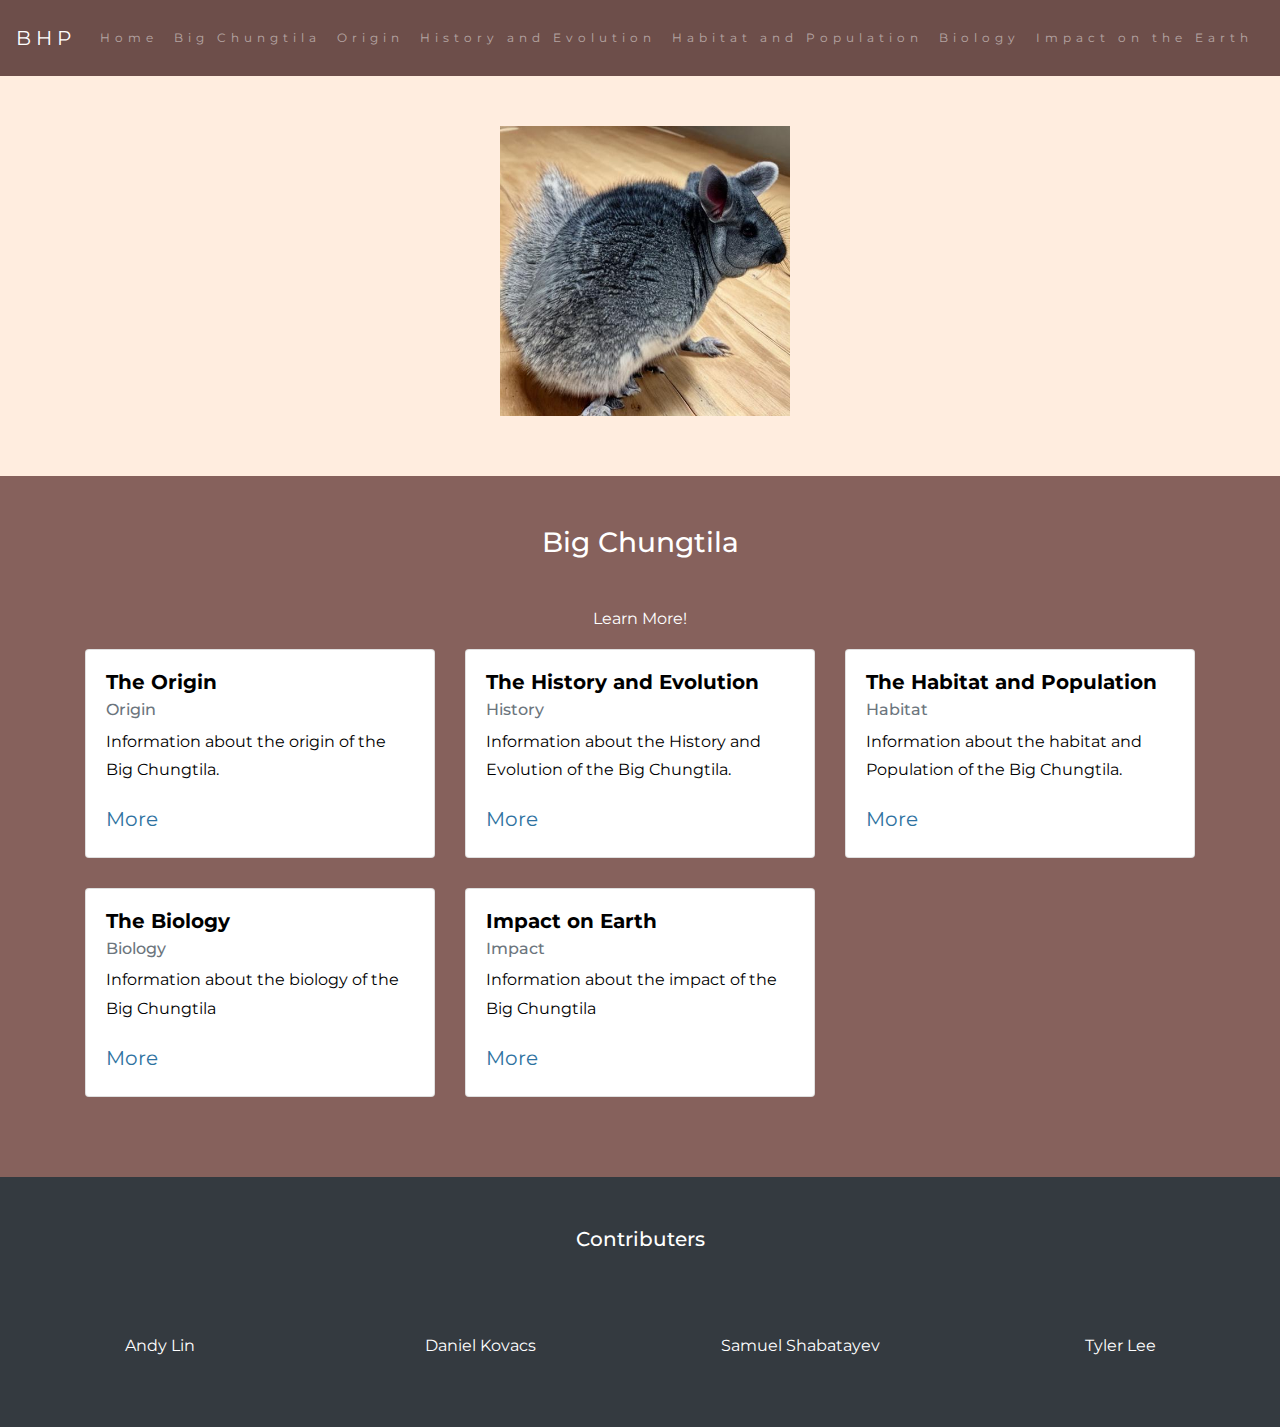
==== index.html @ 47105304 "corrected links 6" ====
<!DOCTYPE html>
<html lang="en">

<head>
    <title class="owner-name">#</title>
    <meta charset="utf-8">
    <meta name="viewport" content="width=device-width, initial-scale=1">
    <link rel="stylesheet" href="https://stackpath.bootstrapcdn.com/bootstrap/4.3.1/css/bootstrap.min.css">
    <link href="https://fonts.googleapis.com/css?family=Montserrat" rel="stylesheet">
    <link rel="stylesheet" href="style.css" type="text/css">
    <script src="https://code.jquery.com/jquery-3.3.1.slim.min.js"></script>
    <script src="https://cdnjs.cloudflare.com/ajax/libs/popper.js/1.14.7/umd/popper.min.js"></script>
    <script src="https://stackpath.bootstrapcdn.com/bootstrap/4.3.1/js/bootstrap.min.js"></script>

</head>

<body>

    <!-- Navbar -->

    <nav class="navbar navbar-expand-lg navbar-dark" style="background-color: #6D4E4A">
        <a class="navbar-brand owner-name" href="#"></a>
        <button class="navbar-toggler" type="button" data-toggle="collapse" data-target="#navbarSupportedContent" aria-controls="navbarSupportedContent" aria-expanded="false" aria-label="Toggle navigation">
            <span class="navbar-toggler-icon"></span>
        </button>

        <div class="collapse navbar-collapse" id="navbarSupportedContent">
            <ul class="navbar-nav mr-auto">
                <li class="nav-item">
                    <a class="nav-link" href="index.html">Home</a>
                </li>
                <li class="nav-item">
                <a class="nav-link" href="index.html#info">Big Chungtila</a>
            </li>
            <li class="nav-item">
                <a class="nav-link" href="/bhp-big-chungtila/info/origin.html">Origin</a>
            </li>
            <li class="nav-item">
                <a class="nav-link" href="/bhp-big-chungtila/info/history.html">History and Evolution</a>
            </li>
            <li class="nav-item">
                <a class="nav-link" href="/bhp-big-chungtila/info/habitat.html">Habitat and Population</a>
            </li>
            <li class="nav-item">
                <a class="nav-link" href="/bhp-big-chungtila/info/biology.html">Biology</a>
            </li>
            <li class="nav-item">
                <a class="nav-link" href="/bhp-big-chungtila/info/impact.html">Impact on the Earth</a>
            </li>
            </ul>
        </div>
    </nav>

    <!-- First Container -->
    <div class="container-fluid bg-1 text-center">
        <!--<h1 class="margin">Name</h1>-->
        <img src="img/chungtila.png" class="img-fluid" alt="Chungtila" id="logo">
    </div>

    <!-- Second Container -->
    <div class="container-fluid bg-2 text-center" id="info">
        <h3 class="margin">Big Chungtila</h3>
        <p>Learn More!</p>
        <div class="container">
            <div class="row">

                <!--
                <div class="col-sm-4">
                    <div class="card">
                        <div class="card-body">
                            <h5 class="card-title">Project Name</h5>
                            <h6 class="card-subtitle mb-2 text-muted">10th Grade</h6>
                            <p class="card-text">A brief explanation of the project.</p>
                            <a href="#" class="card-link">More</a>
                        </div>
                    </div>
                </div>
                -->
                <div class="col-sm-4">
                    <div class="card">
                        <div class="card-body">
                            <h5 class="card-title">The Origin</h5>
                            <h6 class="card-subtitle mb-2 text-muted">Origin</h6>
                            <p class="card-text">Information about the origin of the Big Chungtila.</p>
                            <a href="info/origin.html" class="card-link">More</a>
                        </div>
                    </div>
                </div>

                <div class="col-sm-4">
                   <div class="card">
                        <div class="card-body">
                            <h5 class="card-title">The History and Evolution</h5>
                            <h6 class="card-subtitle mb-2 text-muted">History</h6>
                            <p class="card-text">Information about the History and Evolution of the Big Chungtila.</p>
                            <a href="info/history.html" class="card-link">More</a>
                        </div>
                    </div>
                </div>

                 <div class="col-sm-4">
                    <div class="card">
                        <div class="card-body">
                            <h5 class="card-title">The Habitat and Population</h5>
                            <h6 class="card-subtitle mb-2 text-muted">Habitat</h6>
                            <p class="card-text">Information about the habitat and Population of the Big Chungtila.</p>
                            <a href="info/habitat.html" class="card-link">More</a>
                        </div>
                    </div>
                </div>

                <div class="col-sm-4">
                    <div class="card">
                        <div class="card-body">
                            <h5 class="card-title">The Biology</h5>
                            <h6 class="card-subtitle mb-2 text-muted">Biology</h6>
                            <p class="card-text">Information about the biology of the Big Chungtila</p>
                            <a href="info/biology.html" class="card-link">More</a>
                        </div>
                    </div>
                </div>

                <div class="col-sm-4">
                    <div class="card">
                        <div class="card-body">
                            <h5 class="card-title">Impact on Earth</h5>
                            <h6 class="card-subtitle mb-2 text-muted">Impact</h6>
                            <p class="card-text">Information about the impact of the Big Chungtila</p>
                            <a href="info/impact.html" class="card-link">More</a>
                        </div>
                    </div>
                </div>
            </div>
        </div>
        </a>
    </div>

    <!-- Footer -->
    <footer class="container-fluid bg-4 text-center">
        <h5 class="margin">Contributers</h5><br>
        <div class="row">
            <div class="col-sm-3">
                <p>Andy Lin</p>
            </div>
            <div class="col-sm-3">
                <p>Daniel Kovacs</p>
            </div>
            <div class="col-sm-3">
                <p>Samuel Shabatayev</p>
            </div>
            <div class="col-sm-3">
                <p>Tyler Lee</p>
            </div>
        </div>
    </footer>


    <script src="script.js"></script>
</body>

</html>
---- style.css ----
html, body {
    height: 100%;
}

body {
    font: 20px Montserrat, sans-serif;
    line-height: 1.8;
    color: #f5f6f7;
}

p {
    font-size: 16px;
}

a {
    color: #2e72a1;
}

#logo, .project-img {
    max-height: 300px;
    padding-left: 10px;
    padding-bottom: 10px;
    margin: auto;
}

#fork img{
    height: 25px;
    margin-bottom: 25px;
    filter: invert(1);
}

#sep {
    height: 75px;
}

.margin {
    margin-bottom: 45px;
}

.bg-1 {
    background-color: #FFEDDF; /* White */
    color: #555555;
}

.bg-2 {
    background-color: #86615C; /* Rose Taupe */
    color: #ffffff;
}

.card {
    color: black;
    text-align: left;
    margin-bottom: 30px;
}

.card-title {
    font-weight: 700;
}

.bg-3 {
    background-color: #000000; /* Black */
    color: #ffffff;
}

.bg-4 {
    background-color: #343a40; /* Dark Gray */
    color: #fff;
}

.container-fluid {
    padding-top: 50px;
    padding-bottom: 50px;
}

.navbar {
    padding-top: 15px;
    padding-bottom: 15px;
    border: 0;
    border-radius: 0;
    margin-bottom: 0;
    font-size: 12px;
    letter-spacing: 5px;
}

.navbar-nav li a:hover {
    color: #ffffff !important;
}
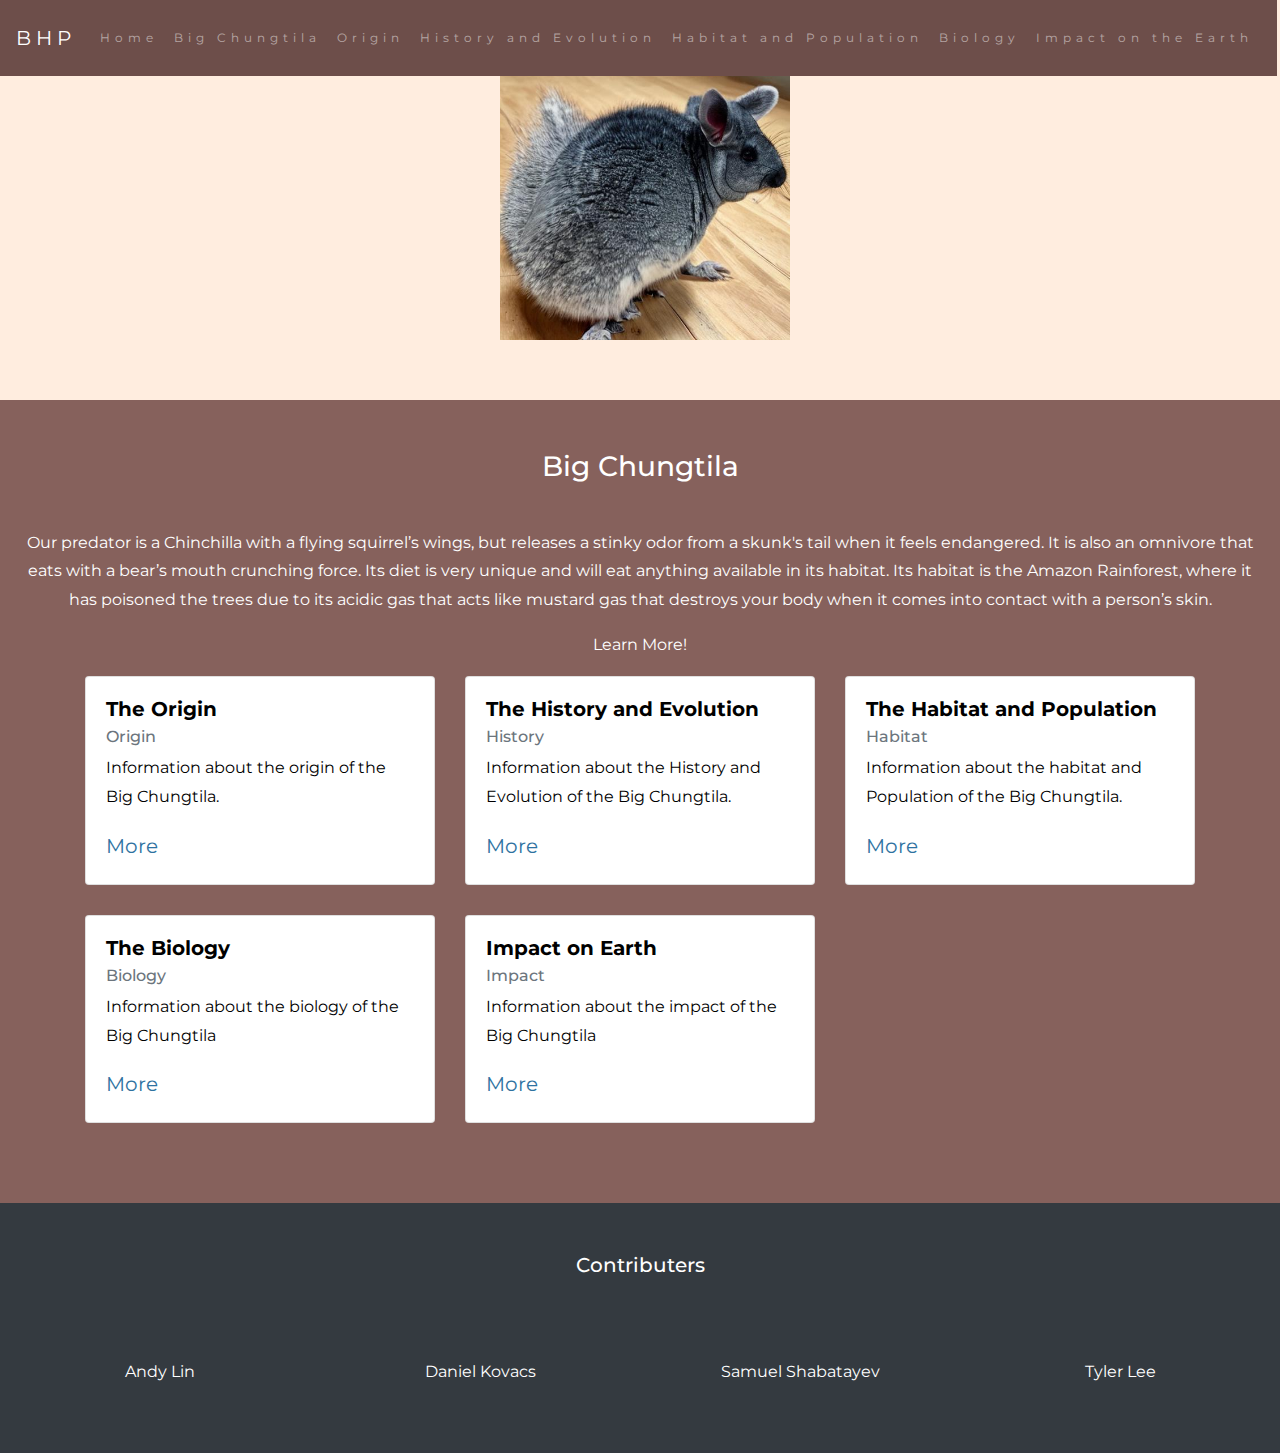
==== commit b051f336: "added text" ====
--- a/index.html
+++ b/index.html
@@ -60,6 +60,7 @@
     <!-- Second Container -->
     <div class="container-fluid bg-2 text-center" id="info">
         <h3 class="margin">Big Chungtila</h3>
+        <p>Our predator is a Chinchilla with a flying squirrel’s wings, but releases a stinky odor from a skunk's tail when it feels endangered. It is also an omnivore that eats with a bear’s mouth crunching force. Its diet is very unique and will eat anything available in its habitat. Its habitat is the Amazon Rainforest, where it has poisoned the trees due to its acidic gas that acts like mustard gas that destroys your body when it comes into contact with a person’s skin.</p>
         <p>Learn More!</p>
         <div class="container">
             <div class="row">
--- a/style.css
+++ b/style.css
@@ -75,6 +75,7 @@
 .navbar {
     padding-top: 15px;
     padding-bottom: 15px;
+    position:fixed;
     border: 0;
     border-radius: 0;
     margin-bottom: 0;
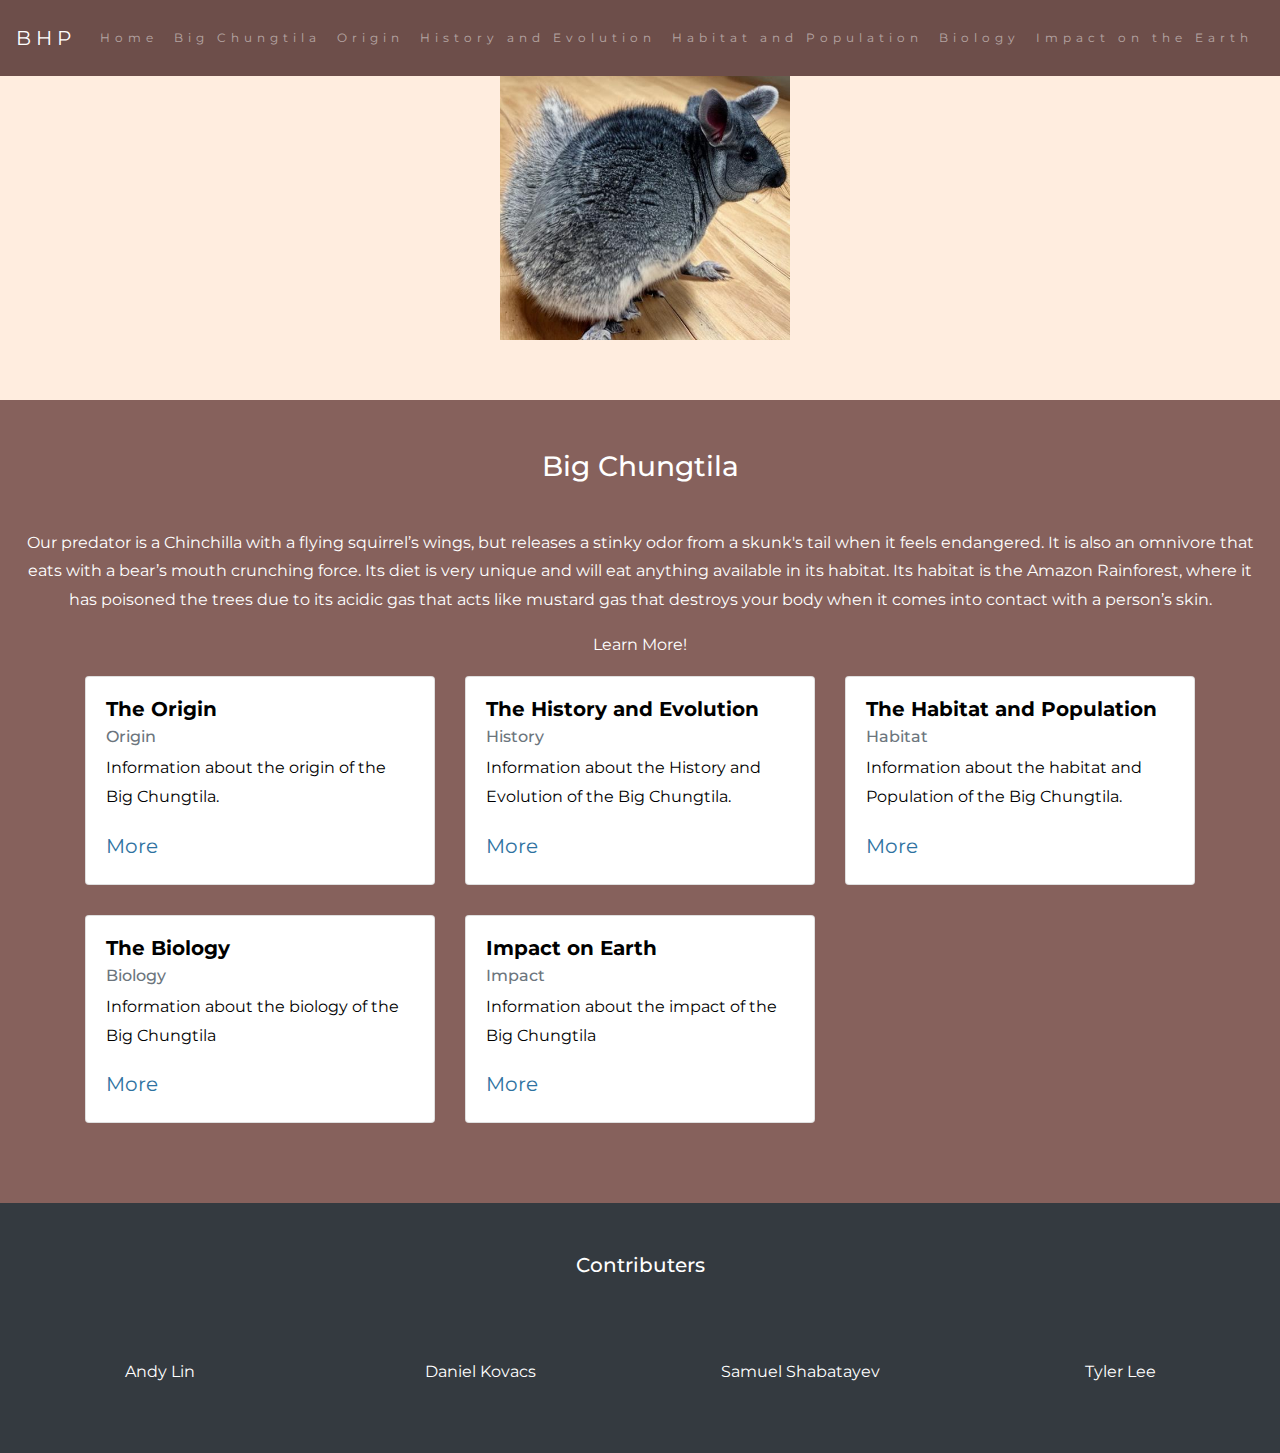
==== commit 7920b1f8: "navbar issue 1" ====
--- a/index.html
+++ b/index.html
@@ -18,7 +18,7 @@
 
     <!-- Navbar -->
 
-    <nav class="navbar navbar-expand-lg navbar-dark" style="background-color: #6D4E4A">
+    <nav class="navbar container-fluid navbar-expand-lg navbar-dark" style="background-color: #6D4E4A">
         <a class="navbar-brand owner-name" href="#"></a>
         <button class="navbar-toggler" type="button" data-toggle="collapse" data-target="#navbarSupportedContent" aria-controls="navbarSupportedContent" aria-expanded="false" aria-label="Toggle navigation">
             <span class="navbar-toggler-icon"></span>
--- a/style.css
+++ b/style.css
@@ -51,6 +51,7 @@
     color: black;
     text-align: left;
     margin-bottom: 30px;
+    z-index:1;
 }
 
 .card-title {
@@ -81,6 +82,7 @@
     margin-bottom: 0;
     font-size: 12px;
     letter-spacing: 5px;
+    z-index:2;
 }
 
 .navbar-nav li a:hover {
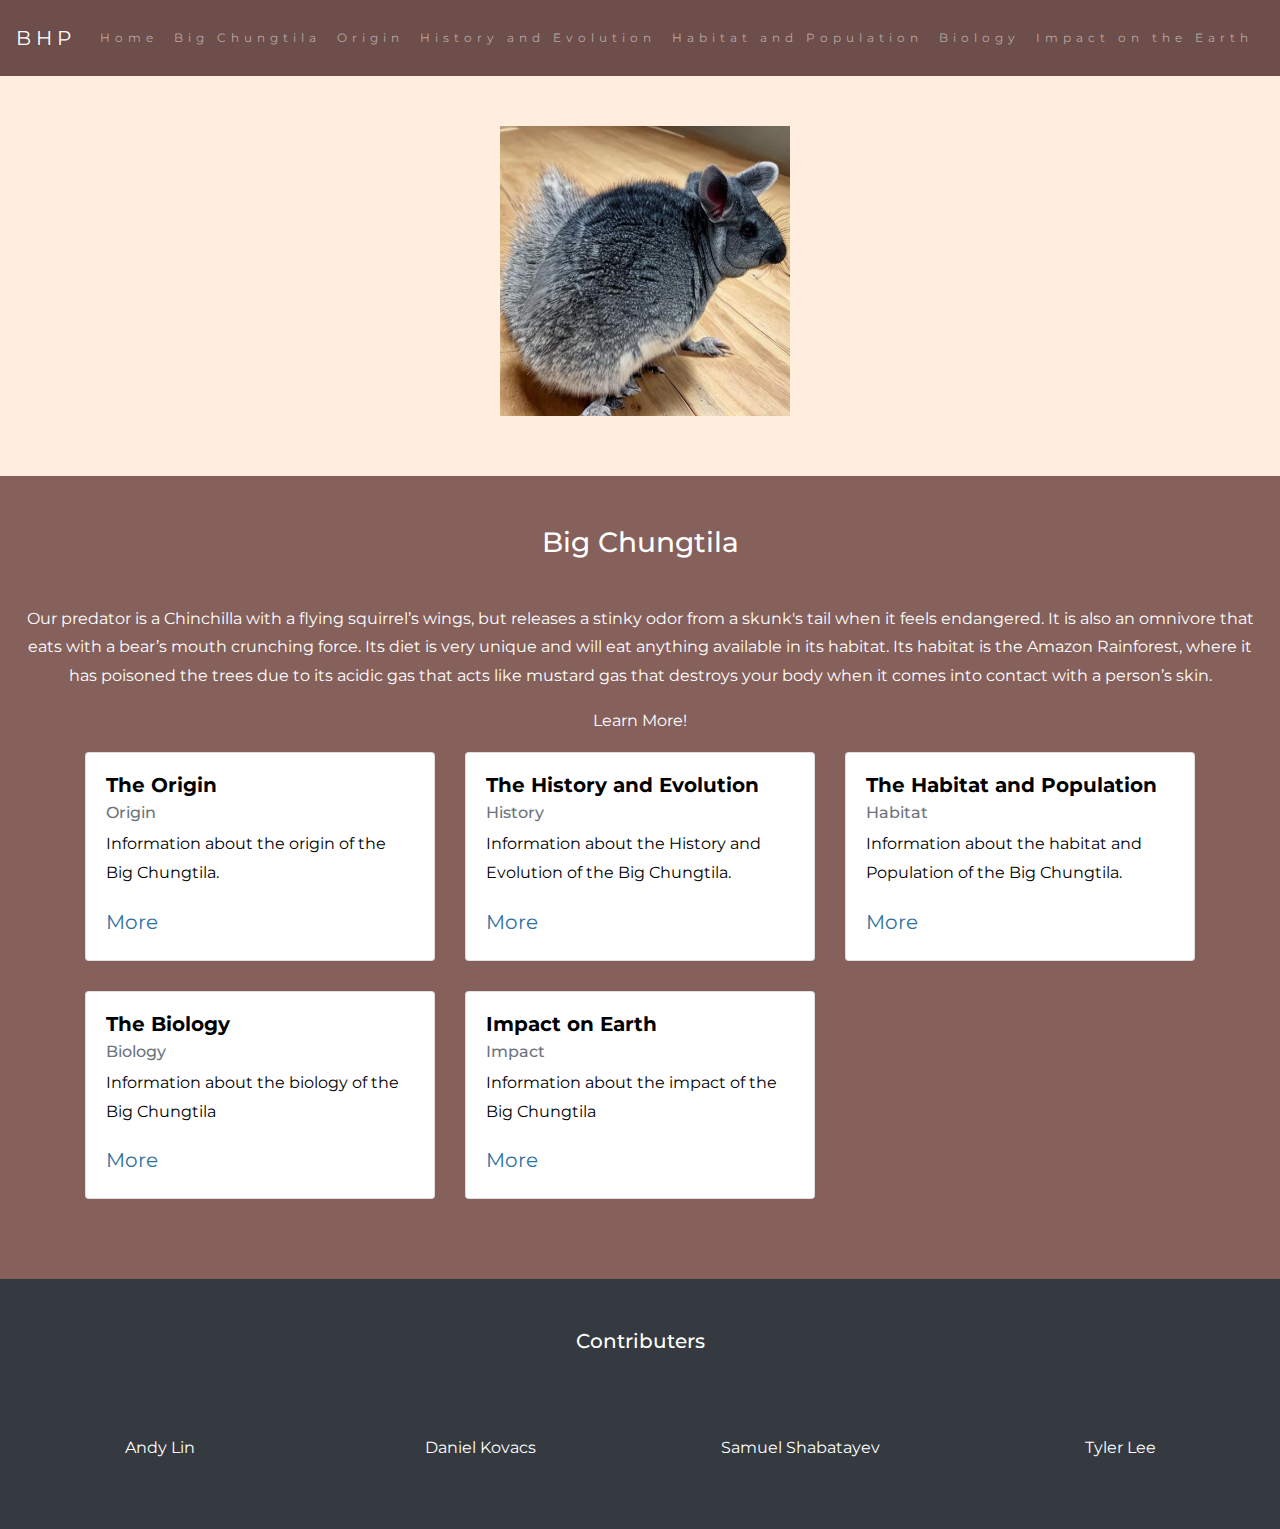
==== commit dab12902: "fixed navbar" ====
--- a/index.html
+++ b/index.html
@@ -18,7 +18,7 @@
 
     <!-- Navbar -->
 
-    <nav class="navbar container-fluid navbar-expand-lg navbar-dark" style="background-color: #6D4E4A">
+    <nav class="navbar margin navbar-expand-lg navbar-dark" style="background-color: #6D4E4A">
         <a class="navbar-brand owner-name" href="#"></a>
         <button class="navbar-toggler" type="button" data-toggle="collapse" data-target="#navbarSupportedContent" aria-controls="navbarSupportedContent" aria-expanded="false" aria-label="Toggle navigation">
             <span class="navbar-toggler-icon"></span>
--- a/style.css
+++ b/style.css
@@ -76,15 +76,19 @@
 .navbar {
     padding-top: 15px;
     padding-bottom: 15px;
-    position:fixed;
+
+    width: 100%;
     border: 0;
     border-radius: 0;
-    margin-bottom: 0;
+    margin-bottom: 0px;
     font-size: 12px;
     letter-spacing: 5px;
     z-index:2;
 }
 
+.mainbody {
+    padding-top: -20px
+}
 .navbar-nav li a:hover {
     color: #ffffff !important;
 }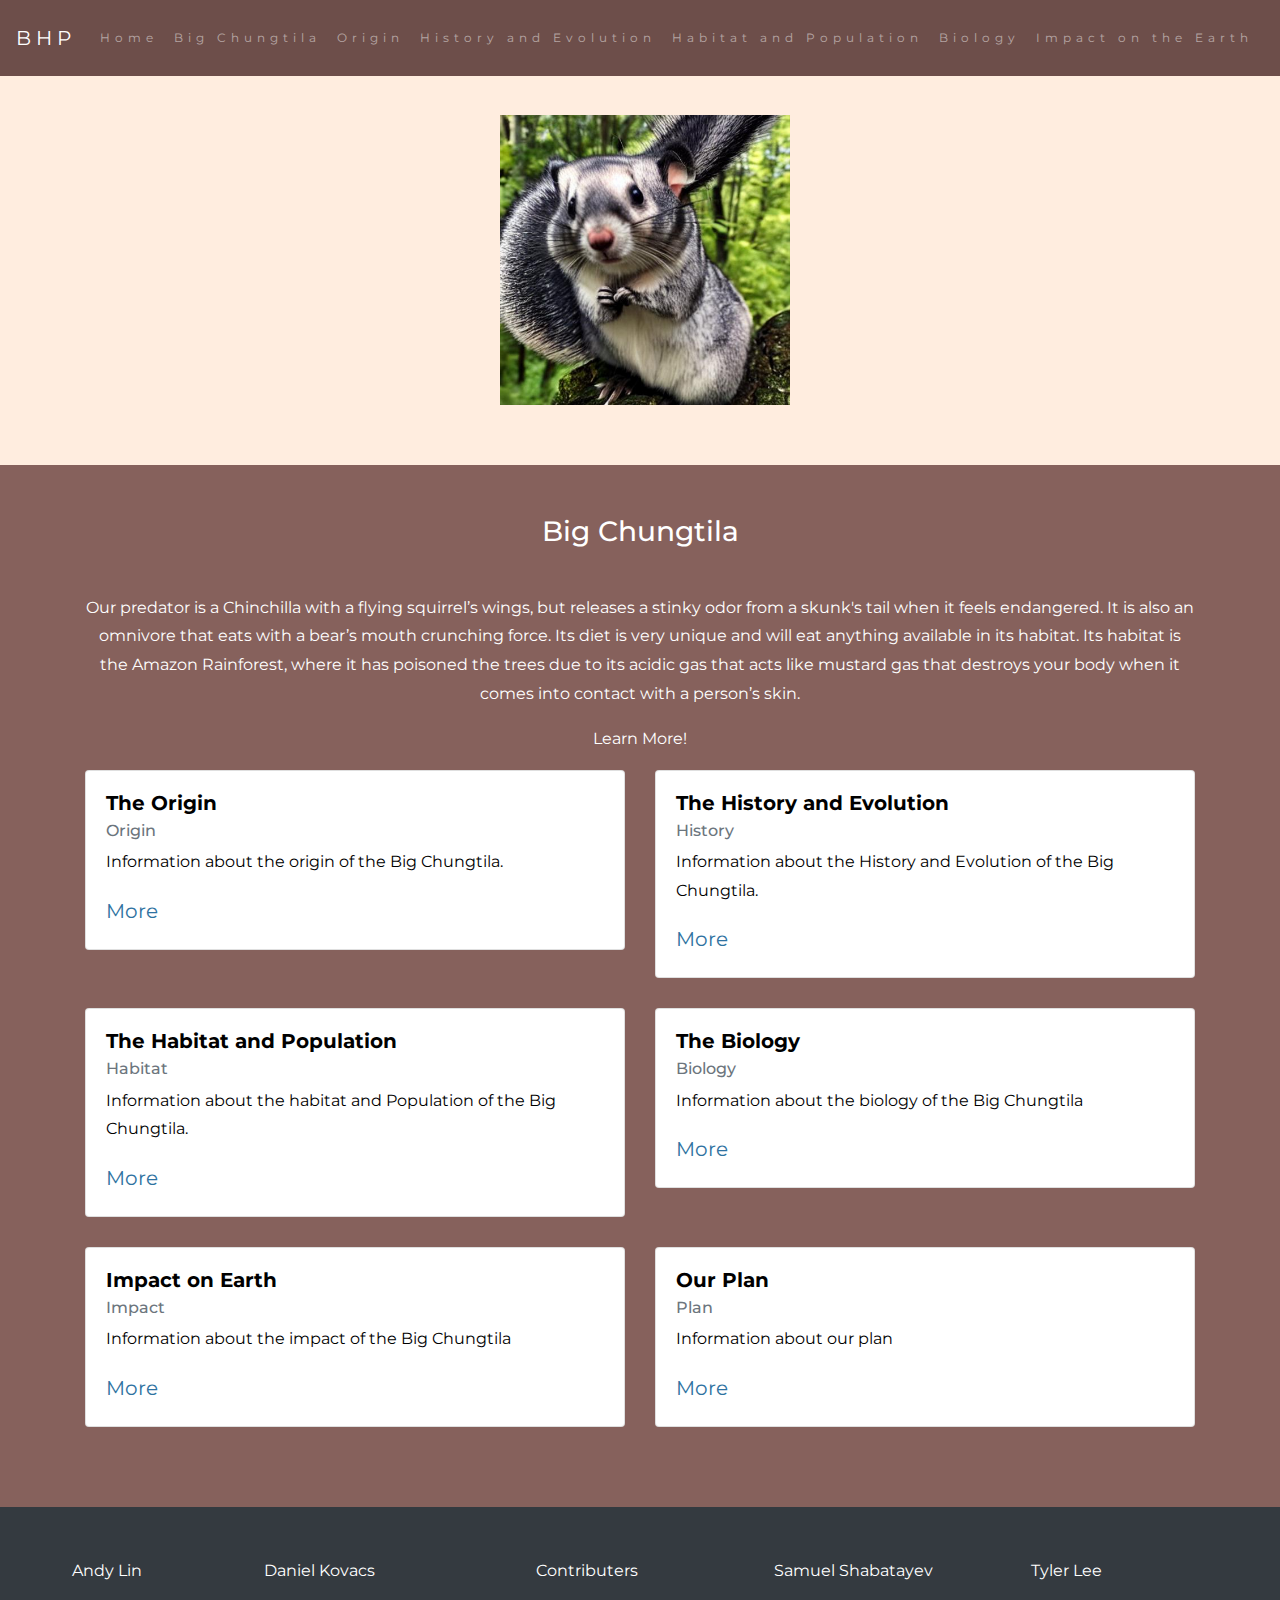
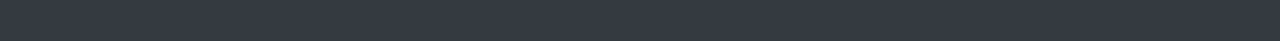
==== commit 8e2c7a9f: "Corrected footer, navbar, created scroll-to-top button, created planning card" ====
--- a/index.html
+++ b/index.html
@@ -15,7 +15,6 @@
 </head>
 
 <body>
-
     <!-- Navbar -->
 
     <nav class="navbar margin navbar-expand-lg navbar-dark" style="background-color: #6D4E4A">
@@ -54,13 +53,14 @@
     <!-- First Container -->
     <div class="container-fluid bg-1 text-center">
         <!--<h1 class="margin">Name</h1>-->
-        <img src="img/chungtila.png" class="img-fluid" alt="Chungtila" id="logo">
+        <img src="img/chungtila3.png" class="img-fluid" alt="Chungtila" id="logo">
     </div>
 
     <!-- Second Container -->
     <div class="container-fluid bg-2 text-center" id="info">
         <h3 class="margin">Big Chungtila</h3>
-        <p>Our predator is a Chinchilla with a flying squirrel’s wings, but releases a stinky odor from a skunk's tail when it feels endangered. It is also an omnivore that eats with a bear’s mouth crunching force. Its diet is very unique and will eat anything available in its habitat. Its habitat is the Amazon Rainforest, where it has poisoned the trees due to its acidic gas that acts like mustard gas that destroys your body when it comes into contact with a person’s skin.</p>
+        <div class="container text-center"><p>Our predator is a Chinchilla with a flying squirrel’s wings, but releases a stinky odor from a skunk's tail when it feels endangered. It is also an omnivore that eats with a bear’s mouth crunching force. Its diet is very unique and will eat anything available in its habitat. Its habitat is the Amazon Rainforest, where it has poisoned the trees due to its acidic gas that acts like mustard gas that destroys your body when it comes into contact with a person’s skin.</p>
+        </div>
         <p>Learn More!</p>
         <div class="container">
             <div class="row">
@@ -77,7 +77,7 @@
                     </div>
                 </div>
                 -->
-                <div class="col-sm-4">
+                <div class="col-sm-6">
                     <div class="card">
                         <div class="card-body">
                             <h5 class="card-title">The Origin</h5>
@@ -88,7 +88,7 @@
                     </div>
                 </div>
 
-                <div class="col-sm-4">
+                <div class="col-sm-6">
                    <div class="card">
                         <div class="card-body">
                             <h5 class="card-title">The History and Evolution</h5>
@@ -99,7 +99,7 @@
                     </div>
                 </div>
 
-                 <div class="col-sm-4">
+                 <div class="col-sm-6">
                     <div class="card">
                         <div class="card-body">
                             <h5 class="card-title">The Habitat and Population</h5>
@@ -110,7 +110,7 @@
                     </div>
                 </div>
 
-                <div class="col-sm-4">
+                <div class="col-sm-6">
                     <div class="card">
                         <div class="card-body">
                             <h5 class="card-title">The Biology</h5>
@@ -121,7 +121,7 @@
                     </div>
                 </div>
 
-                <div class="col-sm-4">
+                <div class="col-sm-6">
                     <div class="card">
                         <div class="card-body">
                             <h5 class="card-title">Impact on Earth</h5>
@@ -131,25 +131,40 @@
                         </div>
                     </div>
                 </div>
+
+                <div class="col-sm-6">
+                    <div class="card">
+                        <div class="card-body">
+                            <h5 class="card-title">Our Plan</h5>
+                            <h6 class="card-subtitle mb-2 text-muted">Plan</h6>
+                            <p class="card-text">Information about our plan</p>
+                            <a href="info/plan.html" class="card-link">More</a>
+                        </div>
+                    </div>
+                </div>
+
             </div>
         </div>
         </a>
     </div>
 
+    <button onclick="topFunction()" id="upbut" title="Go to top"><img style="max-height: 50px" src ="img/up-arrow.png"></button>
     <!-- Footer -->
-    <footer class="container-fluid bg-4 text-center">
-        <h5 class="margin">Contributers</h5><br>
-        <div class="row">
-            <div class="col-sm-3">
+    <footer class="container-fluid bg-4 text-center" style="padding-bottom: 10px;">
+        <div class="row text-center">
+            <div class="col-sm-2 text-center">
                 <p>Andy Lin</p>
             </div>
-            <div class="col-sm-3">
+            <div class="col-sm-2 text-center">
                 <p>Daniel Kovacs</p>
             </div>
-            <div class="col-sm-3">
+            <div class="col-sm-3 text-center">
+            <p class="margin">Contributers</p>
+            </div>
+            <div class="col-sm-2 text-center">
                 <p>Samuel Shabatayev</p>
             </div>
-            <div class="col-sm-3">
+            <div class="col-sm-2 text-center">
                 <p>Tyler Lee</p>
             </div>
         </div>
--- a/style.css
+++ b/style.css
@@ -6,6 +6,8 @@
     font: 20px Montserrat, sans-serif;
     line-height: 1.8;
     color: #f5f6f7;
+    height: 150px;
+    padding-top: 65px;
 }
 
 p {
@@ -16,21 +18,18 @@
     color: #2e72a1;
 }
 
+footer {
+    position: bottom;
+    bottom: 0;
+    width: 100%;
+    max-height: 0.05;
+}
+
 #logo, .project-img {
     max-height: 300px;
     padding-left: 10px;
     padding-bottom: 10px;
     margin: auto;
-}
-
-#fork img{
-    height: 25px;
-    margin-bottom: 25px;
-    filter: invert(1);
-}
-
-#sep {
-    height: 75px;
 }
 
 .margin {
@@ -76,7 +75,8 @@
 .navbar {
     padding-top: 15px;
     padding-bottom: 15px;
-
+    top: 0;
+    position: top;
     width: 100%;
     border: 0;
     border-radius: 0;
@@ -84,11 +84,39 @@
     font-size: 12px;
     letter-spacing: 5px;
     z-index:2;
+    position: fixed;
 }
 
 .mainbody {
-    padding-top: -20px
+    padding-top: 20px
 }
 .navbar-nav li a:hover {
     color: #ffffff !important;
-}+}
+
+#upbut {
+    display: none; /* Hidden by default */
+    position: fixed; /* Fixed/sticky position */
+    bottom: 20px; /* Place the button at the bottom of the page */
+    right: 30px; /* Place the button 30px from the right */
+    z-index: 99; /* Make sure it does not overlap */
+    border: none; /* Remove borders */
+    outline: none; /* Remove outline */
+    background-color: #86615C; /* Set a background color */
+    color: white; /* Text color */
+    cursor: pointer; /* Add a mouse pointer on hover */
+    padding: 15px; /* Some padding */
+    border-radius: 10px; /* Rounded corners */
+    font-size: 18px; /* Increase font size */
+  }
+
+  #upbut:hover {
+    background-color: #555; /* Add a dark-grey background on hover */
+  }
+
+  .center {
+    display: block;
+    margin-left: auto;
+    margin-right: auto;
+    width: 50%;
+  }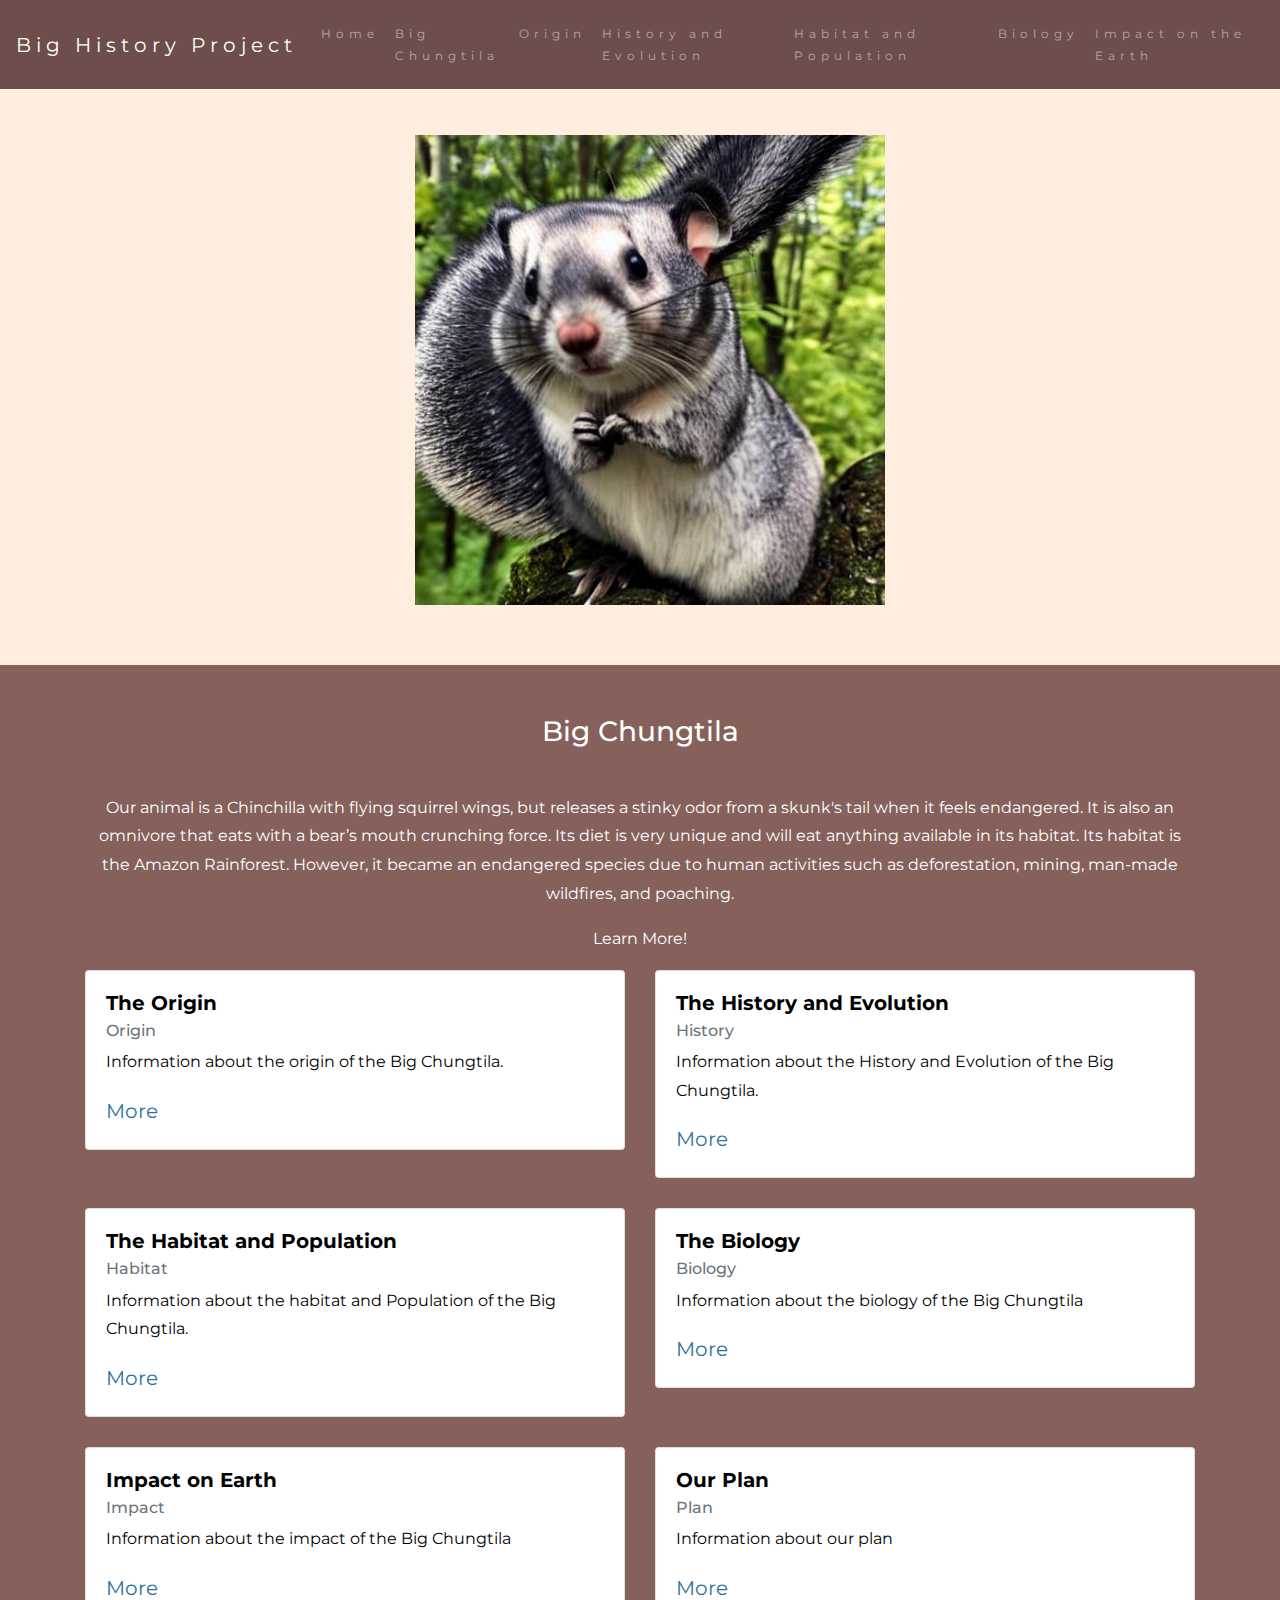
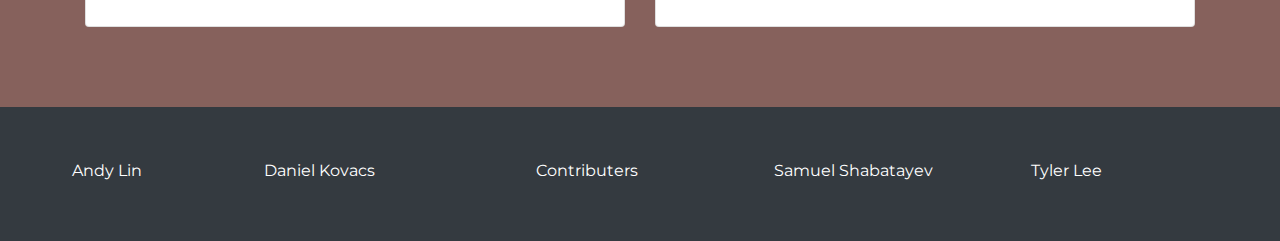
==== commit 405efcd7: "done for the most part and needs the finished text" ====
--- a/index.html
+++ b/index.html
@@ -2,7 +2,7 @@
 <html lang="en">
 
 <head>
-    <title class="owner-name">#</title>
+    <title>Big-Chungtila</title>
     <meta charset="utf-8">
     <meta name="viewport" content="width=device-width, initial-scale=1">
     <link rel="stylesheet" href="https://stackpath.bootstrapcdn.com/bootstrap/4.3.1/css/bootstrap.min.css">
@@ -10,13 +10,12 @@
     <link rel="stylesheet" href="style.css" type="text/css">
     <script src="https://code.jquery.com/jquery-3.3.1.slim.min.js"></script>
     <script src="https://cdnjs.cloudflare.com/ajax/libs/popper.js/1.14.7/umd/popper.min.js"></script>
-    <script src="https://stackpath.bootstrapcdn.com/bootstrap/4.3.1/js/bootstrap.min.js"></script>
+    <script src="https://cdn.jsdelivr.net/npm/bootstrap@5.3.0-alpha1/dist/css/bootstrap.min.css"></script>
 
 </head>
 
 <body>
     <!-- Navbar -->
-
     <nav class="navbar margin navbar-expand-lg navbar-dark" style="background-color: #6D4E4A">
         <a class="navbar-brand owner-name" href="#"></a>
         <button class="navbar-toggler" type="button" data-toggle="collapse" data-target="#navbarSupportedContent" aria-controls="navbarSupportedContent" aria-expanded="false" aria-label="Toggle navigation">
@@ -59,7 +58,7 @@
     <!-- Second Container -->
     <div class="container-fluid bg-2 text-center" id="info">
         <h3 class="margin">Big Chungtila</h3>
-        <div class="container text-center"><p>Our predator is a Chinchilla with a flying squirrel’s wings, but releases a stinky odor from a skunk's tail when it feels endangered. It is also an omnivore that eats with a bear’s mouth crunching force. Its diet is very unique and will eat anything available in its habitat. Its habitat is the Amazon Rainforest, where it has poisoned the trees due to its acidic gas that acts like mustard gas that destroys your body when it comes into contact with a person’s skin.</p>
+        <div class="container text-center"><p>Our animal is a Chinchilla with flying squirrel wings, but releases a stinky odor from a skunk's tail when it feels endangered. It is also an omnivore that eats with a bear’s mouth crunching force. Its diet is very unique and will eat anything available in its habitat. Its habitat is the Amazon Rainforest. However, it became an endangered species due to human activities such as deforestation, mining, man-made wildfires, and poaching.</p>
         </div>
         <p>Learn More!</p>
         <div class="container">
@@ -172,6 +171,7 @@
 
 
     <script src="script.js"></script>
+    <script src="https://cdn.jsdelivr.net/npm/bootstrap@5.3.0-alpha1/dist/js/bootstrap.bundle.min.js" integrity="sha384-w76AqPfDkMBDXo30jS1Sgez6pr3x5MlQ1ZAGC+nuZB+EYdgRZgiwxhTBTkF7CXvN" crossorigin="anonymous"></script>
 </body>
 
 </html>
--- a/style.css
+++ b/style.css
@@ -25,13 +25,20 @@
     max-height: 0.05;
 }
 
-#logo, .project-img {
+#logo, .img {
     max-height: 300px;
-    padding-left: 10px;
+    padding-top: 20px;
+    padding-left: 20px;
     padding-bottom: 10px;
     margin: auto;
 }
-
+#logo, .img2 {
+    max-height: 500px;
+    padding-top: 20px;
+    padding-left: 20px;
+    padding-bottom: 10px;
+    margin: auto;
+}
 .margin {
     margin-bottom: 45px;
 }
@@ -39,6 +46,9 @@
 .bg-1 {
     background-color: #FFEDDF; /* White */
     color: #555555;
+}
+.mxh{
+    height: 100vh;
 }
 
 .bg-2 {
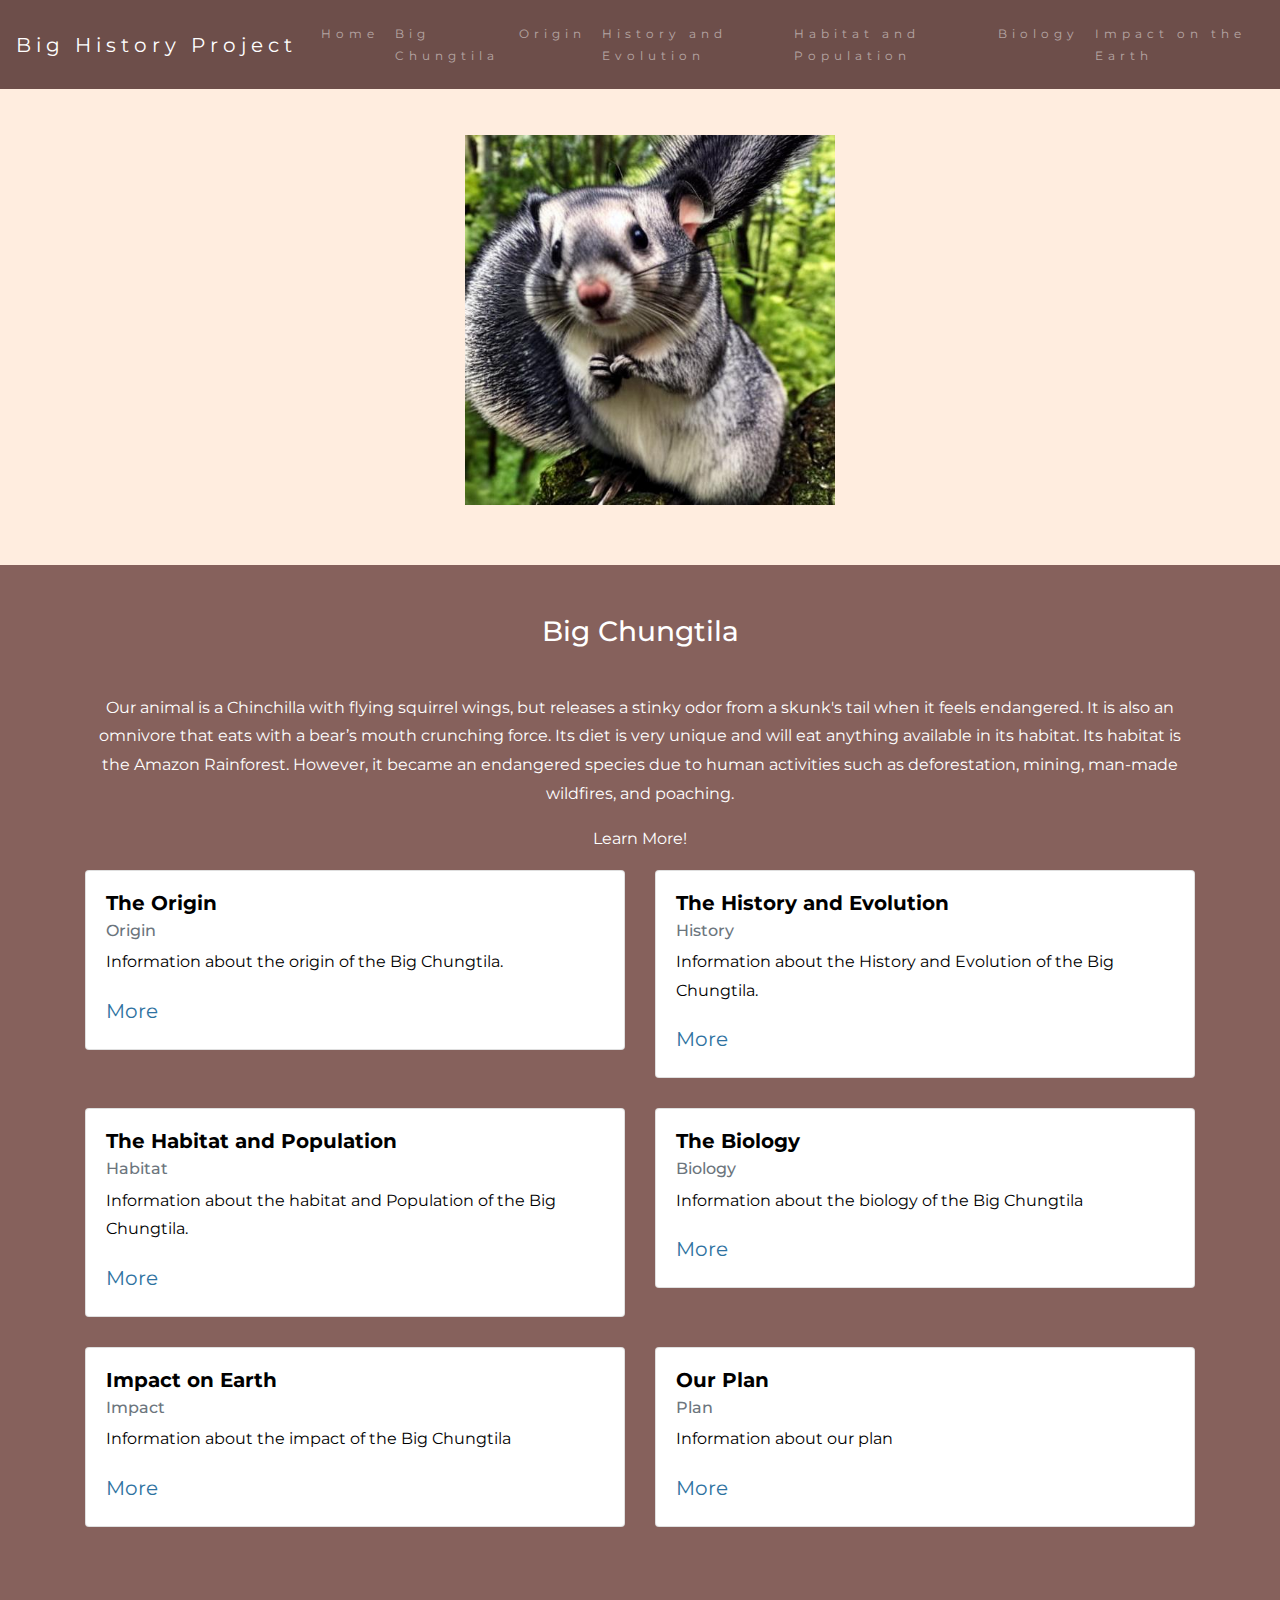
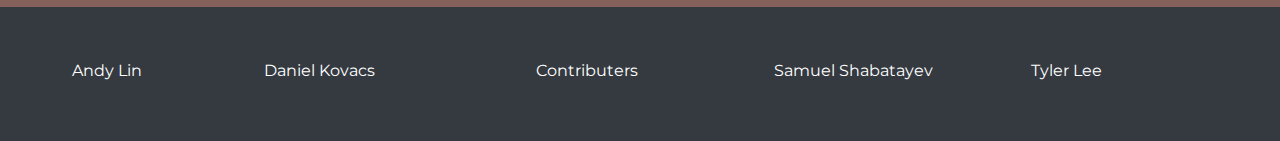
==== commit 8d088055: "added new text and images" ====
--- a/index.html
+++ b/index.html
@@ -18,7 +18,7 @@
     <!-- Navbar -->
     <nav class="navbar margin navbar-expand-lg navbar-dark" style="background-color: #6D4E4A">
         <a class="navbar-brand owner-name" href="#"></a>
-        <button class="navbar-toggler" type="button" data-toggle="collapse" data-target="#navbarSupportedContent" aria-controls="navbarSupportedContent" aria-expanded="false" aria-label="Toggle navigation">
+        <button class="navbar-toggler" type="button" data-cdtoggle="collapse" data-target="#navbarSupportedContent" aria-controls="navbarSupportedContent" aria-expanded="false" aria-label="Toggle navigation">
             <span class="navbar-toggler-icon"></span>
         </button>
 
--- a/style.css
+++ b/style.css
@@ -33,7 +33,7 @@
     margin: auto;
 }
 #logo, .img2 {
-    max-height: 500px;
+    max-height: 400px;
     padding-top: 20px;
     padding-left: 20px;
     padding-bottom: 10px;
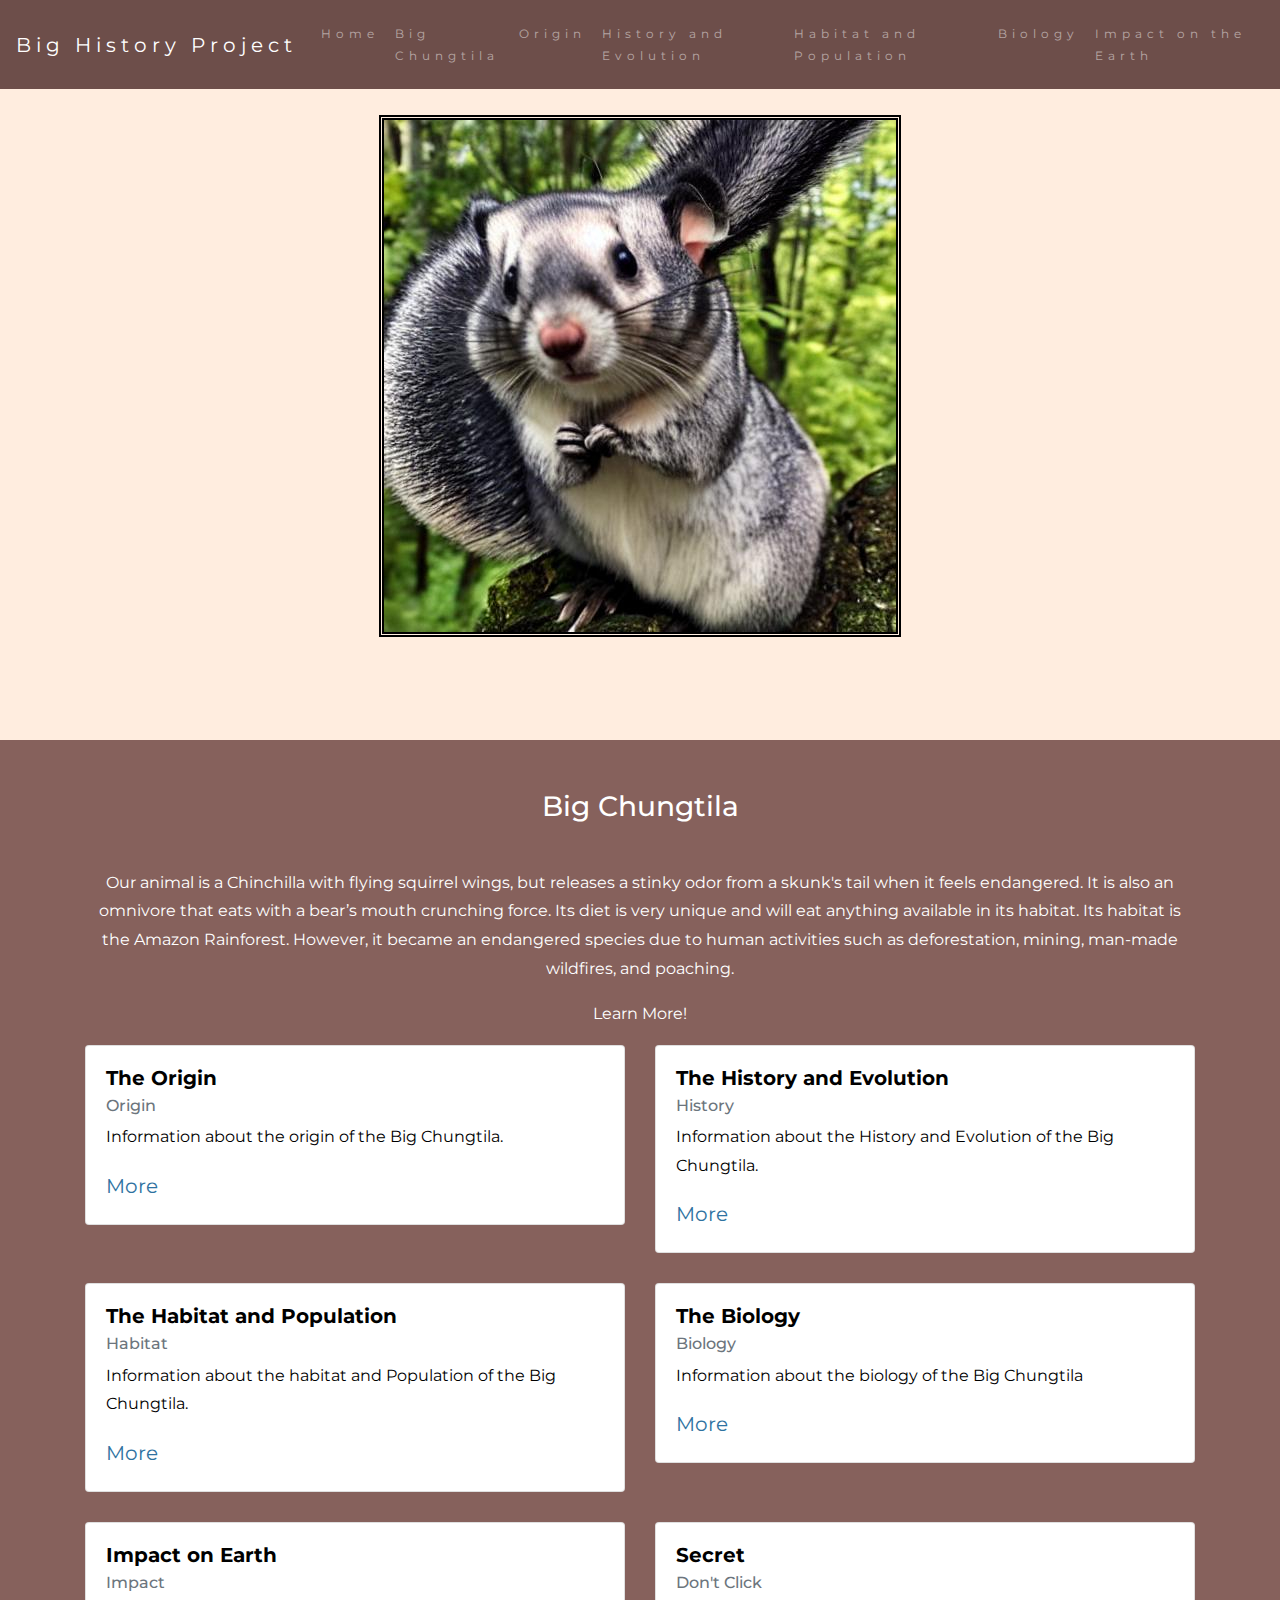
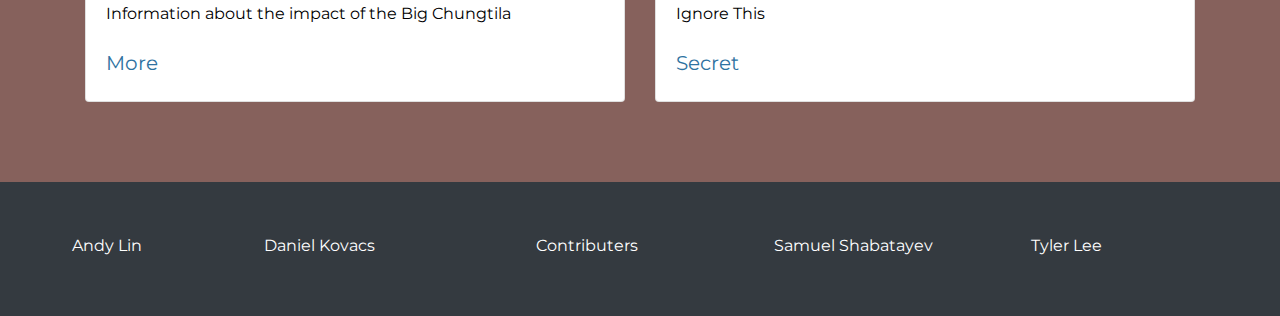
==== commit 56402fea: "last changes including the funny" ====
--- a/index.html
+++ b/index.html
@@ -52,7 +52,7 @@
     <!-- First Container -->
     <div class="container-fluid bg-1 text-center">
         <!--<h1 class="margin">Name</h1>-->
-        <img src="img/chungtila3.png" class="img-fluid" alt="Chungtila" id="logo">
+        <img src="img/chungtila3.png" class="img-fluid brd" alt="Chungtila">
     </div>
 
     <!-- Second Container -->
@@ -134,10 +134,10 @@
                 <div class="col-sm-6">
                     <div class="card">
                         <div class="card-body">
-                            <h5 class="card-title">Our Plan</h5>
-                            <h6 class="card-subtitle mb-2 text-muted">Plan</h6>
-                            <p class="card-text">Information about our plan</p>
-                            <a href="info/plan.html" class="card-link">More</a>
+                            <h5 class="card-title">Secret</h5>
+                            <h6 class="card-subtitle mb-2 text-muted">Don't Click</h6>
+                            <p class="card-text">Ignore This</p>
+                            <a href="index2.html" class="card-link">Secret</a>
                         </div>
                     </div>
                 </div>
@@ -146,7 +146,6 @@
         </div>
         </a>
     </div>
-
     <button onclick="topFunction()" id="upbut" title="Go to top"><img style="max-height: 50px" src ="img/up-arrow.png"></button>
     <!-- Footer -->
     <footer class="container-fluid bg-4 text-center" style="padding-bottom: 10px;">
--- a/style.css
+++ b/style.css
@@ -27,6 +27,7 @@
 
 #logo, .img {
     max-height: 300px;
+    max-width: 300px;
     padding-top: 20px;
     padding-left: 20px;
     padding-bottom: 10px;
@@ -39,6 +40,12 @@
     padding-bottom: 10px;
     margin: auto;
 }
+.brd{
+    border: 5px double black;
+    border-radius: 0px;
+    padding: 0px;
+    margin-bottom: 20px;
+}
 .margin {
     margin-bottom: 45px;
 }
@@ -46,6 +53,7 @@
 .bg-1 {
     background-color: #FFEDDF; /* White */
     color: #555555;
+    min-height: 75vh;
 }
 .mxh{
     height: 100vh;
